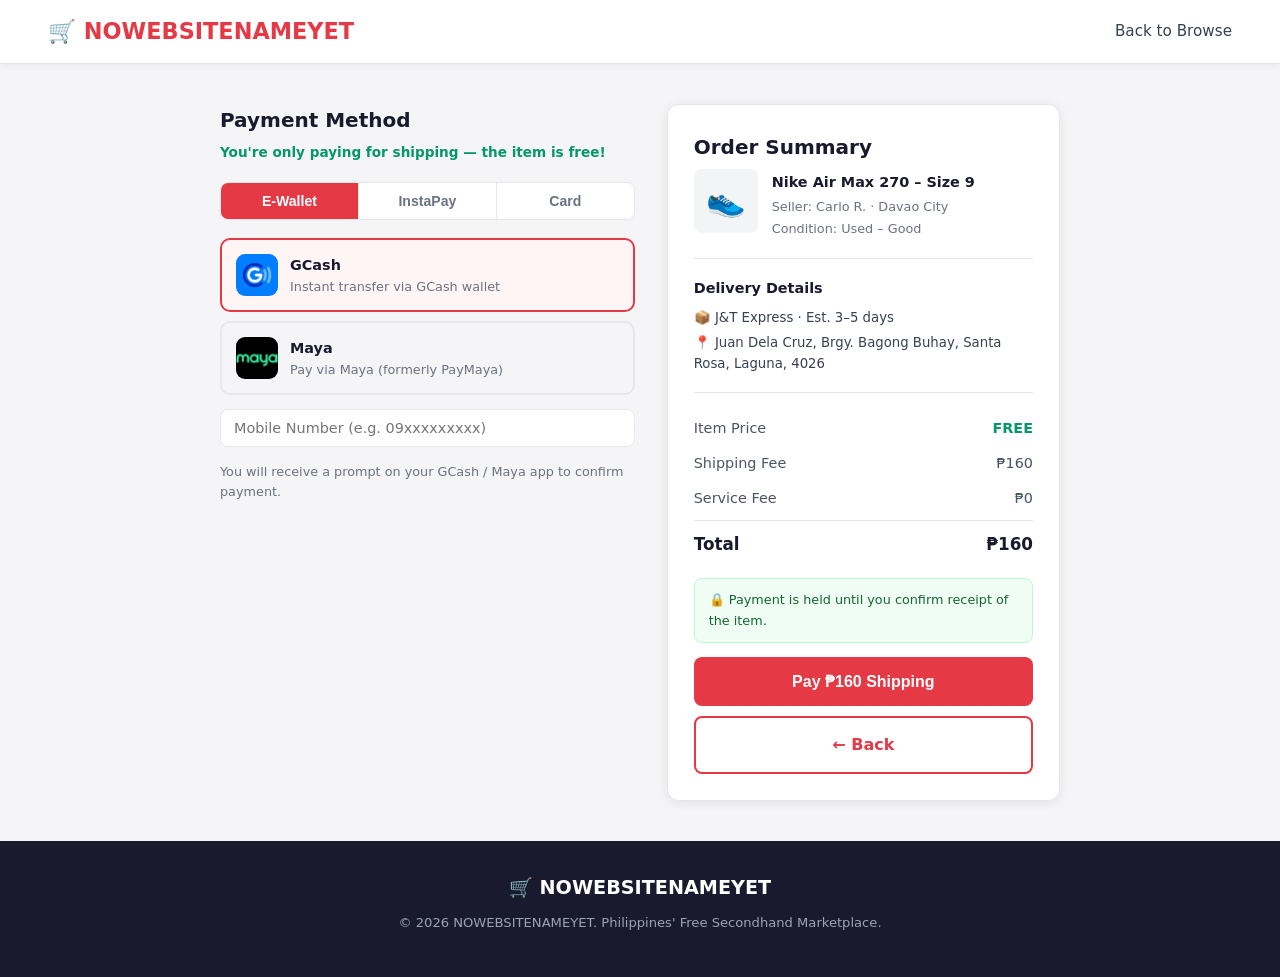
==== checkout.html @ e4f78602 "Final no website/service name yet" ====
<!DOCTYPE html>
<html lang="en">
<head>
<meta charset="UTF-8"/>
<meta name="viewport" content="width=device-width,initial-scale=1.0"/>
<title>Checkout – NOWEBSITENAMEYET</title>
<link rel="stylesheet" href="style.css"/>
</head>
<body>

<nav class="navbar">
  <a class="nav-brand" href="index.html">🛒 NOWEBSITENAMEYET</a>
  <div class="nav-links">
    <a href="index.html">Back to Browse</a>
  </div>
</nav>

<div class="checkout-container">

  <div class="checkout-left">
    <h2>Payment Method</h2>
    <p class="checkout-note">You're only paying for shipping — the item is free!</p>

    <div class="payment-tabs">
      <button class="pay-tab active">E-Wallet</button>
      <button class="pay-tab">InstaPay</button>
      <button class="pay-tab">Card</button>
    </div>

    <div class="pay-panel active">
      <div class="ewallet-options">
        <label class="ewallet-opt">
          <input type="radio" name="ewallet" value="gcash" checked/>
          <div class="ewallet-card">
            <img src="/images/gcash_logo.jpg" class="ewallet-logo" alt="GCash" style="object-fit: cover;">
            <div>
              <strong>GCash</strong>
              <p>Instant transfer via GCash wallet</p>
            </div>
          </div>
        </label>
        <label class="ewallet-opt">
          <input type="radio" name="ewallet" value="maya"/>
          <div class="ewallet-card">
            <img src="/images/maya_logo.jpg" class="ewallet-logo" alt="Maya" style="object-fit: cover;">
            <div>
              <strong>Maya</strong>
              <p>Pay via Maya (formerly PayMaya)</p>
            </div>
          </div>
        </label>
      </div>
      <input class="text-input" type="tel" placeholder="Mobile Number (e.g. 09xxxxxxxxx)"/>
      <p class="hint">You will receive a prompt on your GCash / Maya app to confirm payment.</p>
    </div>
  </div>

  <div class="checkout-right">
    <h2>Order Summary</h2>

    <div class="checkout-item-row">
      <div class="checkout-item-img">👟</div>
      <div class="checkout-item-info">
        <strong>Nike Air Max 270 – Size 9</strong>
        <p>Seller: Carlo R. · Davao City</p>
        <p>Condition: Used – Good</p>
      </div>
    </div>

    <hr/>

    <div class="checkout-delivery">
      <h3>Delivery Details</h3>
      <p>📦 J&T Express · Est. 3–5 days</p>
      <p>📍 Juan Dela Cruz, Brgy. Bagong Buhay, Santa Rosa, Laguna, 4026</p>
    </div>

    <hr/>

    <div class="order-summary">
      <div class="summary-row"><span>Item Price</span><span class="free-tag">FREE</span></div>
      <div class="summary-row"><span>Shipping Fee</span><span>₱160</span></div>
      <div class="summary-row"><span>Service Fee</span><span>₱0</span></div>
      <div class="summary-row total"><span>Total</span><span>₱160</span></div>
    </div>

    <div class="secure-note">🔒 Payment is held until you confirm receipt of the item.</div>

    <button class="btn-primary btn-block pay-btn">Pay ₱160 Shipping</button>
    <a href="item.html" class="btn-outline btn-block" style="margin-top:10px;text-align:center;display:block;">← Back</a>
  </div>

</div>

<footer class="footer">
  <div class="footer-brand">🛒 NOWEBSITENAMEYET</div>
  <p>© 2026 NOWEBSITENAMEYET. Philippines' Free Secondhand Marketplace.</p>
</footer>

</body>
</html>
---- style.css ----
/* ── RESET & BASE ── */
*, *::before, *::after { box-sizing: border-box; margin: 0; padding: 0; }
html { scroll-behavior: smooth; }
body {
  font-family: 'Segoe UI', system-ui, sans-serif;
  background: #f5f5f7;
  color: #1a1a2e;
  line-height: 1.6;
}
a { text-decoration: none; color: inherit; }

:root {
  --primary: #e63946;
  --primary-dark: #c1121f;
  --accent: #f4a261;
  --surface: #ffffff;
  --muted: #6b7280;
  --border: #e5e7eb;
  --radius: 12px;
  --shadow: 0 2px 12px rgba(0,0,0,0.08);
}

/* ── NAVBAR ── */
.navbar {
  display: flex;
  align-items: center;
  justify-content: space-between;
  padding: 0 48px;
  height: 64px;
  background: var(--surface);
  border-bottom: 1px solid var(--border);
  position: sticky;
  top: 0;
  z-index: 100;
  box-shadow: 0 1px 8px rgba(0,0,0,0.06);
}
.nav-brand { font-size: 1.4rem; font-weight: 800; color: var(--primary); }
.nav-links { display: flex; align-items: center; gap: 22px; }
.nav-links a { font-weight: 500; color: #374151; font-size: 0.95rem; }
.nav-links a:hover { color: var(--primary); }

/* ── BUTTONS ── */
.btn-primary {
  background: var(--primary);
  color: #fff;
  border: none;
  padding: 10px 22px;
  border-radius: 8px;
  font-weight: 600;
  cursor: pointer;
  font-size: 0.95rem;
  transition: background 0.2s;
  display: inline-block;
}
.btn-primary:hover { background: var(--primary-dark); }
.btn-outline {
  background: transparent;
  color: var(--primary);
  border: 2px solid var(--primary);
  padding: 8px 20px;
  border-radius: 8px;
  font-weight: 600;
  cursor: pointer;
  font-size: 0.95rem;
  transition: all 0.2s;
  display: inline-block;
}
.btn-outline:hover { background: var(--primary); color: #fff; }
.btn-lg { padding: 14px 32px; font-size: 1.05rem; }
.btn-block { width: 100%; display: block; text-align: center; padding: 14px; font-size: 1rem; border-radius: 8px; }

/* ── HERO ── */
.hero {
  display: flex;
  align-items: center;
  justify-content: space-between;
  padding: 80px 80px;
  background: linear-gradient(135deg, #1a1a2e 0%, #16213e 60%, #0f3460 100%);
  color: #fff;
  gap: 60px;
  min-height: 480px;
}
.hero-text { flex: 1; max-width: 520px; }
.hero-text h1 { font-size: 2.8rem; font-weight: 900; line-height: 1.2; margin-bottom: 18px; }
.accent { color: var(--accent); }
.hero-text p { font-size: 1.1rem; color: #c9d1d9; margin-bottom: 32px; }
.hero-cta { display: flex; gap: 14px; flex-wrap: wrap; }
.hero-image { flex: 1; max-width: 380px; }
.hero-card-grid { display: grid; grid-template-columns: 1fr 1fr; gap: 14px; }
.mock-card {
  background: rgba(255,255,255,0.08);
  border: 1px solid rgba(255,255,255,0.14);
  border-radius: var(--radius);
  padding: 18px 14px;
  text-align: center;
  font-size: 1.8rem;
  backdrop-filter: blur(8px);
  color: #fff;
  line-height: 1.9;
}
.mock-card strong { font-size: 0.78rem; display: block; color: #6ee7b7; letter-spacing: 0.02em; }

/* ── HOW IT WORKS ── */
.how-it-works {
  padding: 72px 80px;
  background: var(--surface);
  text-align: center;
}
.how-it-works h2 { font-size: 1.9rem; font-weight: 800; margin-bottom: 52px; color: #1a1a2e; }
.steps { display: flex; justify-content: center; gap: 0; flex-wrap: wrap; }
.step {
  max-width: 220px;
  padding: 0 28px;
  position: relative;
}
.step:not(:last-child)::after {
  content: '→';
  position: absolute;
  right: -10px;
  top: 28px;
  font-size: 1.4rem;
  color: #d1d5db;
}
.step-icon {
  font-size: 2.4rem;
  margin-bottom: 14px;
  background: #f9fafb;
  width: 64px;
  height: 64px;
  border-radius: 50%;
  display: flex;
  align-items: center;
  justify-content: center;
  margin: 0 auto 14px;
  border: 2px solid var(--border);
}
.step h3 { font-size: 1rem; font-weight: 700; margin-bottom: 8px; color: #1a1a2e; }
.step p { font-size: 0.875rem; color: var(--muted); line-height: 1.55; }

/* ── FEATURED ── */
.featured {
  padding: 64px 80px;
  background: #f5f5f7;
}
.featured h2 { font-size: 1.9rem; font-weight: 800; margin-bottom: 28px; }
.listings-grid {
  display: grid;
  grid-template-columns: repeat(auto-fill, minmax(220px, 1fr));
  gap: 20px;
}
.listing-card {
  background: var(--surface);
  border-radius: var(--radius);
  overflow: hidden;
  box-shadow: var(--shadow);
  transition: transform 0.2s, box-shadow 0.2s;
  display: block;
  border: 1px solid var(--border);
}
.listing-card:hover { transform: translateY(-4px); box-shadow: 0 8px 24px rgba(0,0,0,0.12); }
.listing-img {
  background: linear-gradient(135deg, #f3f4f6, #e5e7eb);
  height: 160px;
  display: flex;
  align-items: center;
  justify-content: center;
  font-size: 3.5rem;
}
.shoe-img { padding: 16px; }
.listing-info { padding: 14px 16px; }
.listing-info h4 { font-size: 0.92rem; font-weight: 700; margin-bottom: 4px; color: #111827; }
.location { font-size: 0.78rem; color: var(--muted); margin-bottom: 6px; }
.price { font-size: 1.05rem; font-weight: 800; color: var(--primary); margin-bottom: 8px; }
.free-price { color: #059669 !important; }
.free-tag { color: #059669; font-weight: 700; }

.badge {
  display: inline-block;
  font-size: 0.7rem;
  font-weight: 600;
  padding: 3px 9px;
  border-radius: 999px;
  background: #dcfce7;
  color: #166534;
}
.badge.used {
  background: #fef3c7;
  color: #92400e;
}

/* ── BREADCRUMB ── */
.breadcrumb {
  padding: 12px 48px;
  font-size: 0.83rem;
  color: var(--muted);
  background: var(--surface);
  border-bottom: 1px solid var(--border);
}
.breadcrumb a { color: var(--primary); }

/* ── ITEM LAYOUT ── */
.item-layout {
  display: flex;
  gap: 32px;
  padding: 32px 80px;
  max-width: 1200px;
  margin: 0 auto;
  align-items: flex-start;
}
.item-left { flex: 1.3; }
.item-right { flex: 0.7; position: sticky; top: 80px; }

.item-main-img {
  background: linear-gradient(135deg, #f3f4f6, #e5e7eb);
  height: 320px;
  border-radius: var(--radius);
  display: flex;
  align-items: center;
  justify-content: center;
  margin-bottom: 14px;
  border: 1px solid var(--border);
}
.item-thumbnails { display: flex; gap: 10px; margin-bottom: 28px; }
.thumb {
  width: 70px; height: 70px;
  background: #f3f4f6;
  border-radius: 8px;
  display: flex; align-items: center; justify-content: center;
  font-size: 1.8rem;
  cursor: pointer;
  border: 2px solid transparent;
}
.thumb.active { border-color: var(--primary); background: #fff5f5; }

.item-description {
  background: var(--surface);
  border-radius: var(--radius);
  padding: 24px;
  margin-bottom: 20px;
  box-shadow: var(--shadow);
  border: 1px solid var(--border);
}
.item-description h2 { font-size: 1.05rem; font-weight: 700; margin-bottom: 10px; }
.item-description p { color: #4b5563; margin-bottom: 14px; font-size: 0.9rem; }
.item-description ul { padding-left: 18px; }
.item-description ul li { font-size: 0.875rem; color: #4b5563; margin-bottom: 5px; }

.seller-card {
  background: var(--surface);
  border-radius: var(--radius);
  padding: 18px 22px;
  display: flex;
  align-items: center;
  gap: 14px;
  box-shadow: var(--shadow);
  border: 1px solid var(--border);
}
.seller-avatar { font-size: 2rem; background: #f3f4f6; border-radius: 50%; width: 52px; height: 52px; display: flex; align-items: center; justify-content: center; flex-shrink: 0; }
.seller-info { flex: 1; }
.seller-info strong { font-size: 0.95rem; }
.seller-info p { font-size: 0.8rem; color: var(--muted); }

/* ── PURCHASE PANEL ── */
.purchase-panel {
  background: var(--surface);
  border-radius: var(--radius);
  padding: 26px;
  box-shadow: var(--shadow);
  border: 1px solid var(--border);
}
.item-title { font-size: 1.3rem; font-weight: 800; margin-bottom: 8px; line-height: 1.3; }
.item-condition { margin-bottom: 12px; font-size: 0.83rem; color: var(--muted); }
.item-location { font-size: 0.88rem; color: var(--muted); margin-bottom: 4px; }

.free-listing-banner {
  background: #ecfdf5;
  border: 1.5px solid #6ee7b7;
  color: #065f46;
  border-radius: 8px;
  padding: 12px 16px;
  font-size: 0.9rem;
  margin: 12px 0 14px;
  text-align: center;
}

hr { border: none; border-top: 1px solid var(--border); margin: 18px 0; }
.purchase-panel h3 { font-size: 0.95rem; font-weight: 700; margin-bottom: 6px; }
.sub-label { font-size: 0.78rem; color: var(--muted); margin-bottom: 10px; }

/* ── SHIPPING OPTIONS ── */
.shipping-options { display: flex; flex-direction: column; gap: 9px; margin-bottom: 18px; }
.ship-option input[type=radio] { display: none; }
.ship-card {
  display: flex;
  align-items: center;
  gap: 12px;
  padding: 12px 14px;
  border: 2px solid var(--border);
  border-radius: 10px;
  cursor: pointer;
  transition: border-color 0.15s, background 0.15s;
}
.ship-option input:checked + .ship-card { border-color: var(--primary); background: #fff5f5; }
.ship-logo {
  width: 40px; height: 40px;
  border-radius: 7px;
  display: flex; align-items: center; justify-content: center;
  font-weight: 900; font-size: 0.72rem; color: #fff;
  flex-shrink: 0;
  letter-spacing: -0.5px;
}
.jnt { background: #e63946; }
.lbc { background: #1d3557; }
.grab { background: #00b14f; }
.ship-details { flex: 1; }
.ship-details strong { display: block; font-size: 0.88rem; }
.ship-details span { font-size: 0.76rem; color: var(--muted); }
.ship-price { font-weight: 700; font-size: 0.95rem; color: #1a1a2e; }

/* ── INPUTS ── */
.text-input {
  width: 100%;
  padding: 10px 13px;
  border: 1.5px solid var(--border);
  border-radius: 8px;
  font-size: 0.9rem;
  margin-bottom: 9px;
  outline: none;
  transition: border-color 0.15s;
  font-family: inherit;
  color: #1a1a2e;
}
.text-input:focus { border-color: var(--primary); }
.input-row { display: flex; gap: 9px; }
.input-row .text-input { flex: 1; }

/* ── ORDER SUMMARY ── */
.order-summary { margin: 14px 0; }
.summary-row {
  display: flex; justify-content: space-between;
  font-size: 0.9rem; padding: 6px 0; color: #4b5563;
}
.summary-row.total {
  font-weight: 800; font-size: 1.05rem; color: #1a1a2e;
  border-top: 1px solid var(--border); padding-top: 10px; margin-top: 4px;
}

/* ── CHECKOUT ── */
.checkout-container {
  display: flex;
  gap: 32px;
  padding: 40px 80px;
  max-width: 1000px;
  margin: 0 auto;
  align-items: flex-start;
}
.checkout-left { flex: 1.1; }
.checkout-right {
  flex: 0.9;
  position: sticky;
  top: 80px;
  background: var(--surface);
  border-radius: var(--radius);
  padding: 26px;
  box-shadow: var(--shadow);
  border: 1px solid var(--border);
}
.checkout-left h2, .checkout-right h2 { font-size: 1.25rem; font-weight: 800; margin-bottom: 6px; }
.checkout-note { font-size: 0.85rem; color: #059669; font-weight: 600; margin-bottom: 18px; }

.payment-tabs {
  display: flex;
  margin-bottom: 18px;
  border: 1.5px solid var(--border);
  border-radius: 8px;
  overflow: hidden;
}
.pay-tab {
  flex: 1; padding: 10px 8px;
  background: #fff;
  border: none;
  font-weight: 600; font-size: 0.88rem;
  cursor: pointer; color: var(--muted);
  border-right: 1.5px solid var(--border);
  transition: all 0.15s;
}
.pay-tab:last-child { border-right: none; }
.pay-tab.active { background: var(--primary); color: #fff; }

.pay-panel { display: none; }
.pay-panel.active { display: block; }

.ewallet-options { display: flex; flex-direction: column; gap: 9px; margin-bottom: 14px; }
.ewallet-opt input[type=radio] { display: none; }
.ewallet-card {
  display: flex; align-items: center; gap: 12px;
  padding: 12px 14px;
  border: 2px solid var(--border);
  border-radius: 10px;
  cursor: pointer;
}
.ewallet-opt input:checked + .ewallet-card { border-color: var(--primary); background: #fff5f5; }
.ewallet-logo {
  width: 42px; height: 42px;
  border-radius: 9px;
  display: flex; align-items: center; justify-content: center;
  font-weight: 900; font-size: 1.2rem; color: #fff;
  flex-shrink: 0;
}
.gcash { background: #007dfe; }
.maya { background: #52c41a; }
.ewallet-card p { font-size: 0.8rem; color: var(--muted); margin: 0; }
.ewallet-card strong { font-size: 0.9rem; }

.hint { font-size: 0.8rem; color: var(--muted); margin-top: 6px; }

.checkout-item-row { display: flex; gap: 14px; align-items: flex-start; margin-bottom: 14px; }
.checkout-item-img {
  font-size: 2rem; background: #f3f4f6; border-radius: 8px;
  width: 64px; height: 64px;
  display: flex; align-items: center; justify-content: center;
  flex-shrink: 0;
}
.checkout-item-info strong { font-size: 0.9rem; }
.checkout-item-info p { font-size: 0.8rem; color: var(--muted); margin-top: 2px; }
.checkout-delivery h3 { font-size: 0.9rem; font-weight: 700; margin-bottom: 7px; }
.checkout-delivery p { font-size: 0.83rem; color: #374151; margin-bottom: 4px; }

.secure-note {
  background: #f0fdf4; border: 1px solid #bbf7d0;
  color: #166534; border-radius: 8px;
  padding: 11px 14px; font-size: 0.8rem; margin: 14px 0;
}
.pay-btn { font-size: 1rem; font-weight: 800; padding: 15px; }

/* ── AUTH ── */
.auth-body {
  min-height: 100vh;
  display: flex; align-items: center; justify-content: center;
  background: linear-gradient(135deg, #1a1a2e, #0f3460);
}
.auth-card {
  background: var(--surface);
  border-radius: 16px;
  padding: 40px;
  width: 100%; max-width: 420px;
  box-shadow: 0 24px 64px rgba(0,0,0,0.25);
}
.auth-brand { font-size: 1.5rem; font-weight: 900; color: var(--primary); display: block; margin-bottom: 22px; }
.auth-card h2 { font-size: 1.5rem; font-weight: 800; margin-bottom: 6px; }
.auth-sub { color: var(--muted); font-size: 0.88rem; margin-bottom: 22px; }
.auth-options { display: flex; justify-content: space-between; align-items: center; margin: 4px 0 14px; font-size: 0.86rem; }
.auth-options a { color: var(--primary); font-weight: 600; }
.auth-switch { margin-top: 18px; font-size: 0.88rem; text-align: center; color: var(--muted); }
.auth-switch a { color: var(--primary); font-weight: 600; }

.phone-input-group {
  display: flex; align-items: stretch; gap: 0; margin-bottom: 9px;
  border: 1.5px solid var(--border); border-radius: 8px; overflow: hidden;
}
.country-code {
  background: #f3f4f6; padding: 10px 13px;
  font-size: 0.9rem; font-weight: 600; white-space: nowrap;
  border-right: 1.5px solid var(--border);
}
.phone-field { border: none !important; border-radius: 0 !important; margin-bottom: 0 !important; flex: 1; }
.phone-field:focus { outline: none; }

.otp-row { display: flex; gap: 9px; align-items: flex-start; }
.otp-row .text-input { flex: 1; }
.otp-btn { white-space: nowrap; padding: 10px 14px; }

.checkbox-row { display: flex; align-items: center; gap: 8px; font-size: 0.86rem; cursor: pointer; }
.checkbox-row a { color: var(--primary); }

/* ── FOOTER ── */
.footer {
  background: #1a1a2e;
  color: #9ca3af;
  text-align: center;
  padding: 32px 40px;
}
.footer-brand { font-size: 1.2rem; font-weight: 800; color: #fff; margin-bottom: 8px; }
.footer p { font-size: 0.82rem; margin-bottom: 12px; }
.footer-links { display: flex; justify-content: center; gap: 20px; flex-wrap: wrap; }
.footer-links a { font-size: 0.82rem; color: #9ca3af; }
.footer-links a:hover { color: #fff; }

/* ── DONATION HERO CARD ── */
.donation-card {
  background: rgba(255, 255, 255, 0.04);
  border: 1px solid rgba(255, 255, 255, 0.1);
  border-radius: 20px;
  padding: 40px 32px;
  text-align: center;
  backdrop-filter: blur(12px);
  -webkit-backdrop-filter: blur(12px);
  box-shadow: 0 16px 40px rgba(0, 0, 0, 0.2);
  display: flex;
  flex-direction: column;
  align-items: center;
  gap: 12px;
  max-width: 400px;
  margin: 0 auto;
}

.donation-icon {
  font-size: 2.5rem;
  background: rgba(110, 231, 183, 0.1); /* Subtle green tint */
  width: 72px;
  height: 72px;
  display: flex;
  align-items: center;
  justify-content: center;
  border-radius: 50%;
  border: 1px solid rgba(110, 231, 183, 0.2);
  margin-bottom: 8px;
}

.donation-card h3 {
  font-size: 1.5rem;
  font-weight: 800;
  color: #ffffff;
  line-height: 1.3;
  margin: 0;
}

.donation-card p {
  font-size: 1rem;
  color: #c9d1d9;
  line-height: 1.5;
  margin: 0;
}

.donation-badge {
  display: inline-block;
  font-size: 0.75rem;
  font-weight: 800;
  color: #6ee7b7;
  background: rgba(110, 231, 183, 0.15);
  padding: 6px 14px;
  border-radius: 999px;
  letter-spacing: 0.05em;
  margin: 8px 0;
  border: 1px solid rgba(110, 231, 183, 0.3);
}
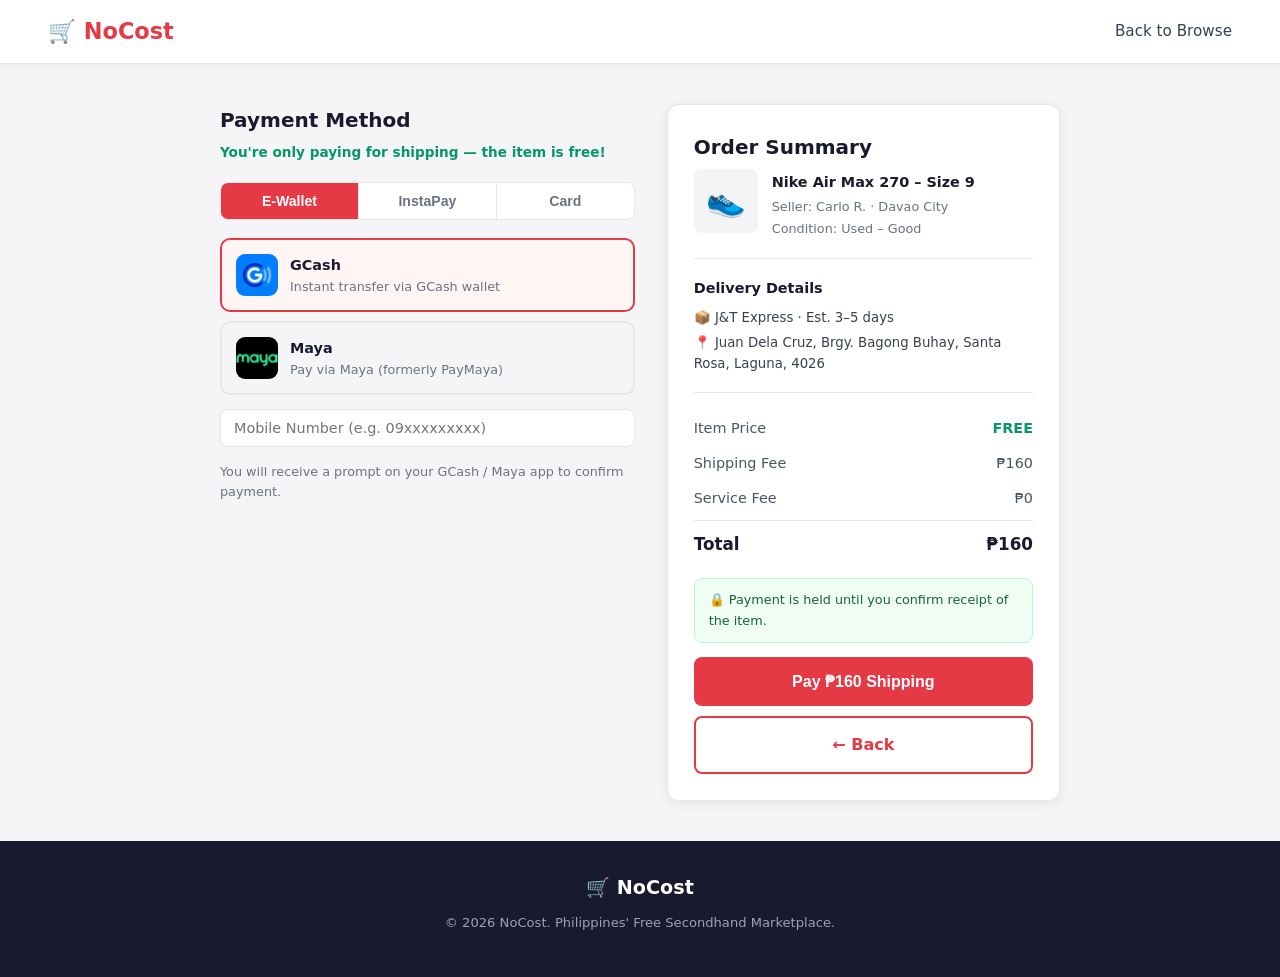
==== commit 71581d94: "added name" ====
--- a/checkout.html
+++ b/checkout.html
@@ -3,13 +3,11 @@
 <head>
 <meta charset="UTF-8"/>
 <meta name="viewport" content="width=device-width,initial-scale=1.0"/>
-<title>Checkout – NOWEBSITENAMEYET</title>
+<title>Checkout – NoCost</title>
 <link rel="stylesheet" href="style.css"/>
 </head>
-<body>
-
-<nav class="navbar">
-  <a class="nav-brand" href="index.html">🛒 NOWEBSITENAMEYET</a>
+<body class="checkout-body"> <nav class="navbar">
+  <a class="nav-brand" href="index.html">🛒 NoCost</a>
   <div class="nav-links">
     <a href="index.html">Back to Browse</a>
   </div>
@@ -32,7 +30,7 @@
         <label class="ewallet-opt">
           <input type="radio" name="ewallet" value="gcash" checked/>
           <div class="ewallet-card">
-            <img src="/images/gcash_logo.jpg" class="ewallet-logo" alt="GCash" style="object-fit: cover;">
+            <img src="images/gcash_logo.jpg" class="ewallet-logo" alt="GCash" style="object-fit: cover;">
             <div>
               <strong>GCash</strong>
               <p>Instant transfer via GCash wallet</p>
@@ -42,7 +40,7 @@
         <label class="ewallet-opt">
           <input type="radio" name="ewallet" value="maya"/>
           <div class="ewallet-card">
-            <img src="/images/maya_logo.jpg" class="ewallet-logo" alt="Maya" style="object-fit: cover;">
+            <img src="images/maya_logo.jpg" class="ewallet-logo" alt="Maya" style="object-fit: cover;">
             <div>
               <strong>Maya</strong>
               <p>Pay via Maya (formerly PayMaya)</p>
@@ -93,8 +91,8 @@
 </div>
 
 <footer class="footer">
-  <div class="footer-brand">🛒 NOWEBSITENAMEYET</div>
-  <p>© 2026 NOWEBSITENAMEYET. Philippines' Free Secondhand Marketplace.</p>
+  <div class="footer-brand">🛒 NoCost</div>
+  <p>© 2026 NoCost. Philippines' Free Secondhand Marketplace.</p>
 </footer>
 
 </body>
--- a/style.css
+++ b/style.css
@@ -310,7 +310,7 @@
   letter-spacing: -0.5px;
 }
 .jnt { background: #e63946; }
-.lbc { background: #1d3557; }
+.lbc { background: #e63946; }
 .grab { background: #00b14f; }
 .ship-details { flex: 1; }
 .ship-details strong { display: block; font-size: 0.88rem; }
@@ -506,7 +506,7 @@
 
 .donation-icon {
   font-size: 2.5rem;
-  background: rgba(110, 231, 183, 0.1); /* Subtle green tint */
+  background: rgba(110, 231, 183, 0.1);
   width: 72px;
   height: 72px;
   display: flex;
@@ -543,4 +543,80 @@
   letter-spacing: 0.05em;
   margin: 8px 0;
   border: 1px solid rgba(110, 231, 183, 0.3);
+}
+
+/* ── LEADERBOARD & IMPACT ── */
+.impact-header { text-align: center; padding: 60px 20px; background: #1a1a2e; color: #fff; }
+.impact-header h1 { font-size: 2.5rem; margin-bottom: 10px; }
+.impact-header p { color: #c9d1d9; max-width: 600px; margin: 0 auto; }
+
+.sdg-badge { 
+  background: #eab308; 
+  color: #fff; 
+  display: inline-block; 
+  padding: 6px 14px; 
+  border-radius: 20px; 
+  font-size: 0.8rem; 
+  font-weight: 800; 
+  margin-bottom: 15px; 
+  text-transform: uppercase;
+  letter-spacing: 0.5px;
+}
+
+.stats-grid { 
+  display: grid; 
+  grid-template-columns: repeat(auto-fit, minmax(250px, 1fr)); 
+  gap: 20px; 
+  max-width: 1000px; 
+  margin: -30px auto 40px; 
+  padding: 0 20px; 
+  position: relative; 
+  z-index: 10; 
+}
+
+.stat-box { 
+  background: var(--surface); 
+  padding: 24px; 
+  border-radius: var(--radius); 
+  box-shadow: 0 10px 25px rgba(0,0,0,0.08); 
+  text-align: center; 
+  border: 1px solid var(--border); 
+}
+
+.stat-num { font-size: 2.5rem; font-weight: 900; color: var(--primary); line-height: 1; margin-bottom: 8px; }
+.stat-label { font-size: 0.9rem; color: var(--muted); font-weight: 600; text-transform: uppercase; letter-spacing: 1px; }
+
+.leaderboard-layout { display: flex; gap: 32px; max-width: 1200px; margin: 0 auto; padding: 0 40px 60px; flex-wrap: wrap; }
+.leaderboard-col { flex: 1; min-width: 300px; background: var(--surface); padding: 30px; border-radius: var(--radius); box-shadow: var(--shadow); border: 1px solid var(--border); }
+.leaderboard-col h2 { font-size: 1.3rem; margin-bottom: 20px; padding-bottom: 10px; border-bottom: 2px solid var(--border); display: flex; justify-content: space-between; align-items: center; }
+.leaderboard-col h2 span { font-size: 0.8rem; font-weight: 600; color: var(--muted); background: #f3f4f6; padding: 4px 10px; border-radius: 12px; }
+
+.rank-list { list-style: none; }
+.rank-item { display: flex; align-items: center; padding: 15px 0; border-bottom: 1px solid var(--border); gap: 15px; }
+.rank-item:last-child { border-bottom: none; }
+.rank-num { font-size: 1.2rem; font-weight: 800; color: #d1d5db; width: 30px; text-align: center; }
+.rank-1 .rank-num { color: #fbbf24; font-size: 1.5rem; }
+.rank-2 .rank-num { color: #9ca3af; font-size: 1.4rem; }
+.rank-3 .rank-num { color: #b45309; font-size: 1.3rem; }
+
+.rank-info { flex: 1; }
+.rank-info strong { display: block; font-size: 1rem; color: #1a1a2e; }
+.rank-info span { font-size: 0.8rem; color: var(--muted); }
+.rank-score { font-weight: 700; color: var(--primary); font-size: 1.1rem; }
+
+.category-bar-wrapper { margin-bottom: 18px; }
+.cat-info { display: flex; justify-content: space-between; font-size: 0.9rem; margin-bottom: 6px; font-weight: 600; color: #374151;}
+.bar-bg { background: #f3f4f6; height: 12px; border-radius: 6px; overflow: hidden; }
+.bar-fill { background: var(--primary); height: 100%; border-radius: 6px; transition: width 1s ease-in-out; }
+
+/* ── STICKY FOOTER FIX FOR LEADERBOARD ── */
+.leaderboard-body {
+  display: flex;
+  flex-direction: column;
+  min-height: 100vh;
+}
+
+.leaderboard-body .leaderboard-layout {
+  flex: 1;
+  width: 100%;
 }
